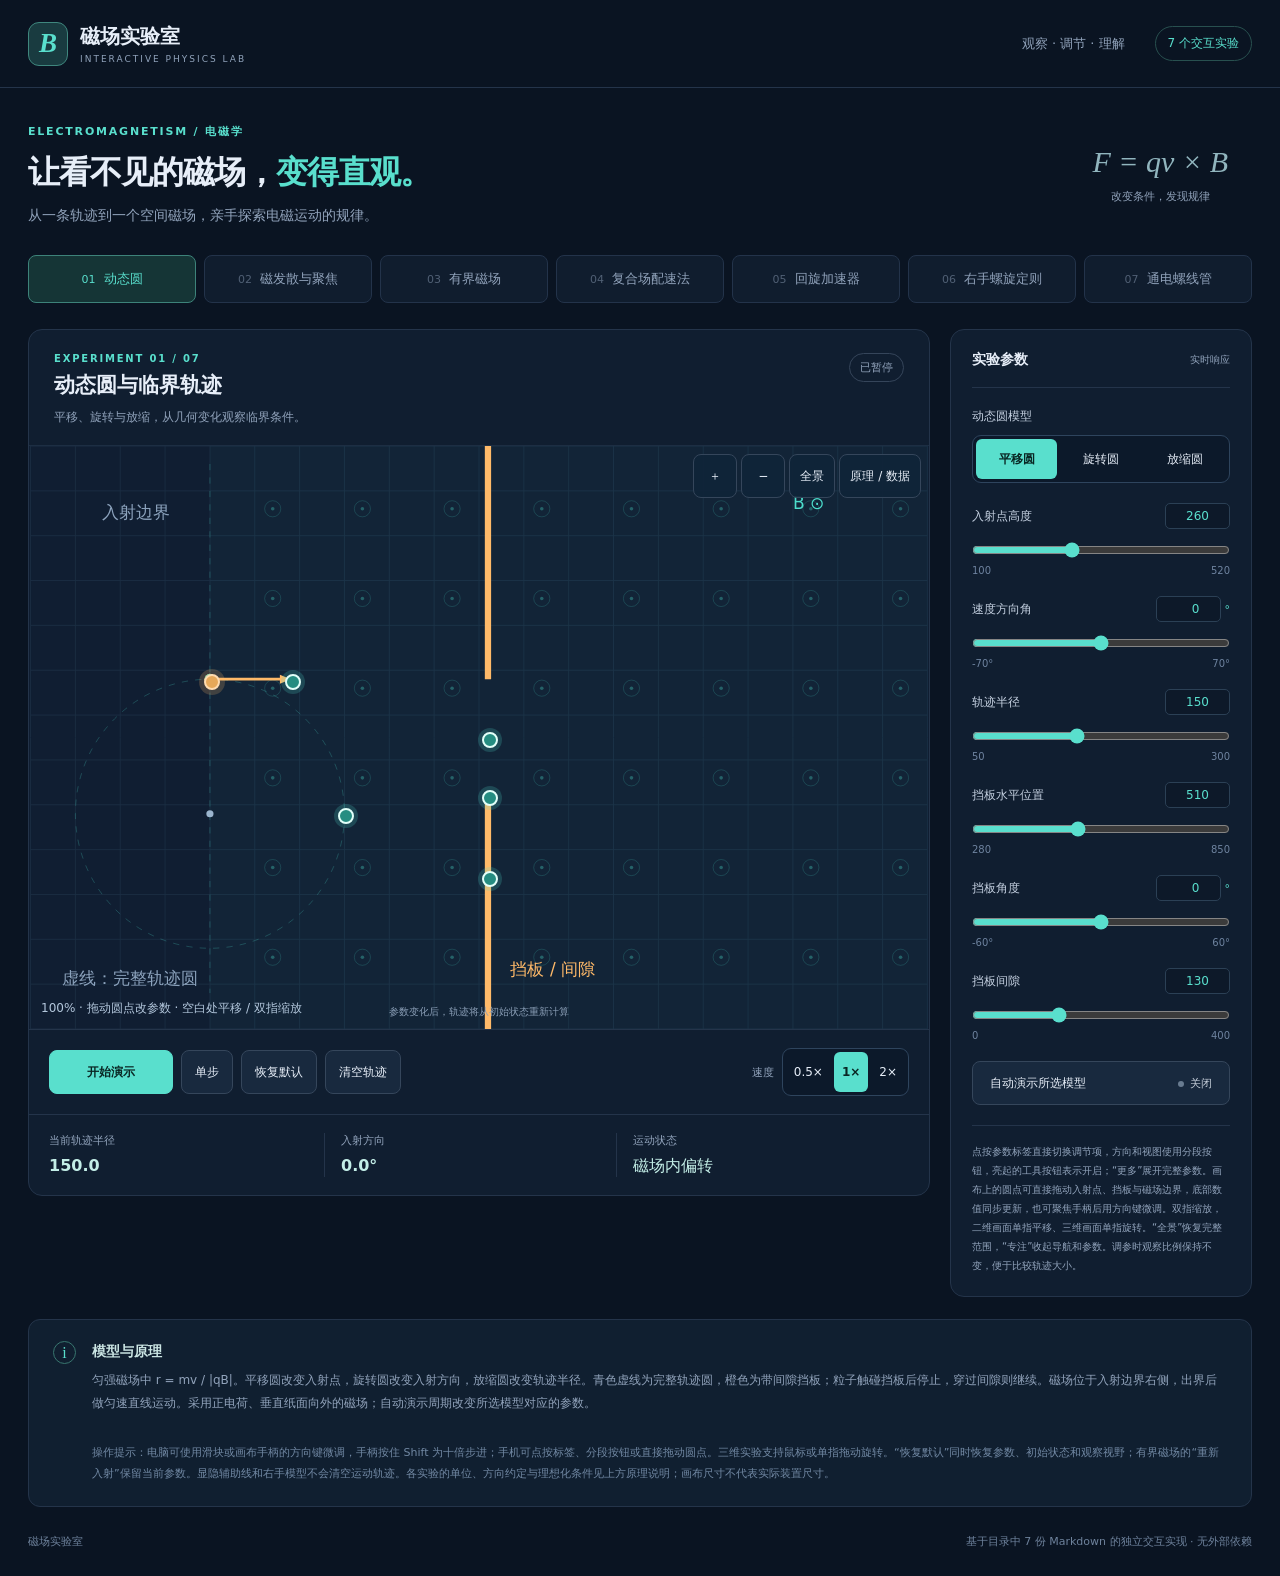
==== index.html @ 7be59c80 "initial commit" ====
<!doctype html>
<html lang="zh-CN">
  <head>
    <meta charset="utf-8" />
    <meta name="viewport" content="width=device-width, initial-scale=1" />
    <meta name="theme-color" content="#0a1422" />
    <title>磁场实验室 · 交互物理</title>
    <link rel="stylesheet" href="style.css" />
  </head>
  <body>
    <header class="masthead">
      <a class="brand" href="./"
        ><span class="brand-icon">B</span
        ><span>磁场实验室<small>INTERACTIVE PHYSICS LAB</small></span></a
      ><span class="header-note">观察 · 调节 · 理解</span
      ><span class="live-tag">7 个交互实验</span>
    </header>
    <main>
      <section class="intro">
        <div>
          <p class="eyebrow">ELECTROMAGNETISM / 电磁学</p>
          <h1>让看不见的磁场，<span>变得直观。</span></h1>
          <p>从一条轨迹到一个空间磁场，亲手探索电磁运动的规律。</p>
        </div>
        <div class="intro-formula">
          F = qv × B<small>改变条件，发现规律</small>
        </div>
      </section>
      <nav id="model-nav" aria-label="选择实验"></nav>
      <section class="experiment" aria-label="交互实验">
        <div class="workspace">
          <div class="scene-heading">
            <div>
              <p id="experiment-number" class="eyebrow"></p>
              <h2 id="model-title"></h2>
              <p id="model-subtitle"></p>
            </div>
            <span id="status" role="status">已暂停</span>
          </div>
          <div class="canvas-wrap">
            <canvas
              id="scene"
              aria-label="物理实验画布，可拖动空间模型旋转视角"
            ></canvas
            ><span id="canvas-hint">参数变化后，轨迹将从初始状态重新计算</span>
            <div id="geometry-handles" aria-label="可拖动的实验对象"></div>
            <div class="view-tools" aria-label="画面缩放">
              <button id="zoom-in" aria-label="放大画面">＋</button>
              <button id="zoom-out" aria-label="缩小画面">−</button>
              <button id="view-reset">全景</button>
              <button id="focus-view" aria-pressed="false">专注</button>
              <button id="show-theory">原理 / 数据</button>
            </div>
            <span id="view-hint">双指缩放 · 拖动画面</span>
          </div>
          <div class="transport">
            <button id="play" class="primary">开始演示</button
            ><button id="step">单步</button
            ><button id="restart" hidden>重新入射</button
            ><button id="reset">恢复默认</button
            ><button id="clear">清空轨迹</button>
            <div class="speed" role="group" aria-label="演示速度">
              <span>速度</span>
              <div
                id="speed-options"
                class="segments"
                role="radiogroup"
                aria-label="演示速度"
              >
                <button
                  role="radio"
                  aria-checked="false"
                  tabindex="-1"
                  data-speed="0.5"
                >
                  0.5×
                </button>
                <button
                  role="radio"
                  aria-checked="true"
                  tabindex="0"
                  data-speed="1"
                >
                  1×
                </button>
                <button
                  role="radio"
                  aria-checked="false"
                  tabindex="-1"
                  data-speed="2"
                >
                  2×
                </button>
              </div>
            </div>
          </div>
          <div
            id="stats"
            class="stats"
            aria-label="实时测量"
            aria-live="off"
          ></div>
        </div>
        <aside class="settings">
          <div class="mobile-parameter-bar">
            <div
              id="parameter-tabs"
              role="tablist"
              aria-label="选择当前调节参数"
            ></div>
            <button
              id="all-parameters"
              aria-expanded="false"
              aria-controls="controls"
            >
              更多
            </button>
          </div>
          <div class="settings-title">
            <h3>实验参数</h3>
            <span>实时响应</span>
          </div>
          <div id="controls"></div>
          <p class="control-note">
            点按参数标签直接切换调节项，方向和视图使用分段按钮，亮起的工具按钮表示开启；“更多”展开完整参数。画布上的圆点可直接拖动入射点、挡板与磁场边界，底部数值同步更新，也可聚焦手柄后用方向键微调。双指缩放，二维画面单指平移、三维画面单指旋转。“全景”恢复完整范围，“专注”收起导航和参数。调参时观察比例保持不变，便于比较轨迹大小。
          </p>
        </aside>
      </section>
      <section class="notes">
        <div class="note-icon">i</div>
        <div>
          <h3>模型与原理</h3>
          <p id="theory"></p>
          <p class="interaction-help">
            操作提示：电脑可使用滑块或画布手柄的方向键微调，手柄按住 Shift 为十倍步进；手机可点按标签、分段按钮或直接拖动圆点。三维实验支持鼠标或单指拖动旋转。“恢复默认”同时恢复参数、初始状态和观察视野；有界磁场的“重新入射”保留当前参数。显隐辅助线和右手模型不会清空运动轨迹。各实验的单位、方向约定与理想化条件见上方原理说明；画布尺寸不代表实际装置尺寸。
          </p>
        </div>
      </section>
      <footer>
        磁场实验室
        <span>基于目录中 7 份 Markdown 的独立交互实现 · 无外部依赖</span>
      </footer>
      <dialog id="theory-dialog">
        <form method="dialog"><button>关闭</button></form>
        <h3 id="dialog-title"></h3>
        <p id="dialog-theory"></p>
        <div id="dialog-stats"></div>
      </dialog>
    </main>
    <script type="module" src="app.js"></script>
  </body>
</html>
---- style.css ----
:root {
  color-scheme: dark;
  --bg: #0a1422;
  --panel: #101e30;
  --line: #24344a;
  --text: #e7eef8;
  --muted: #91a3bb;
  --accent: #59dfcd;
  font-family: Inter, "PingFang SC", "Microsoft YaHei", system-ui, sans-serif;
}
* {
  box-sizing: border-box;
}
body {
  margin: 0;
  background: var(--bg);
  color: var(--text);
}
button,
input {
  font: inherit;
}
button {
  cursor: pointer;
}
button,
a,
input {
  touch-action: manipulation;
}
button:focus-visible,
a:focus-visible,
input:focus-visible {
  outline: 2px solid var(--accent);
  outline-offset: 4px;
}
button {
  border: 1px solid #35465b;
  background: #18293e;
  color: var(--text);
  border-radius: 8px;
  min-height: 44px;
  padding: 0 17px;
  transition: background 0.15s;
}
button:hover {
  background: #253d54;
}
button:disabled {
  opacity: 0.4;
  cursor: default;
}
button.primary {
  background: var(--accent);
  border-color: var(--accent);
  color: #092623;
  font-weight: 700;
  min-width: 124px;
}
.masthead {
  height: 88px;
  border-bottom: 1px solid var(--line);
  display: flex;
  align-items: center;
  gap: 30px;
  padding: 0 max(28px, calc((100vw - 1440px) / 2));
}
.brand {
  display: flex;
  align-items: center;
  gap: 12px;
  text-decoration: none;
  color: var(--text);
  font-size: 20px;
  font-weight: 700;
}
.brand-icon {
  width: 40px;
  height: 44px;
  background: #193b40;
  border: 1px solid #3f877e;
  color: var(--accent);
  border-radius: 11px;
  display: grid;
  place-items: center;
  font-size: 27px;
  font-family: Georgia, serif;
  font-style: italic;
}
.brand small {
  display: block;
  font-size: 9px;
  font-weight: 500;
  letter-spacing: 2px;
  color: var(--muted);
  margin-top: 4px;
}
.header-note {
  color: var(--muted);
  font-size: 13px;
  margin-left: auto;
}
.live-tag {
  color: var(--accent);
  font-size: 12px;
  padding: 8px 12px;
  border: 1px solid #28504f;
  border-radius: 20px;
}
main {
  max-width: 1440px;
  margin: auto;
  padding: 36px 28px 0;
}
.intro {
  display: flex;
  align-items: center;
  justify-content: space-between;
  margin-bottom: 30px;
}
.eyebrow {
  font-size: 11px;
  letter-spacing: 1.8px;
  color: var(--accent);
  margin: 0 0 12px;
  font-weight: 600;
}
h1 {
  font-size: clamp(25px, 2.5vw, 36px);
  letter-spacing: -1px;
  margin: 0 0 12px;
  font-weight: 650;
}
h1 span {
  color: var(--accent);
}
.intro p:not(.eyebrow) {
  color: var(--muted);
  font-size: 14px;
  margin: 0;
}
.intro-formula {
  font-size: 30px;
  font-family: Georgia, serif;
  font-style: italic;
  color: #91b5be;
  padding: 0 24px;
}
.intro-formula small {
  font-family: system-ui;
  font-size: 11px;
  color: var(--muted);
  display: block;
  font-style: normal;
  text-align: center;
  margin-top: 10px;
}
nav {
  display: flex;
  gap: 8px;
  margin-bottom: 22px;
  overflow-x: auto;
  padding-bottom: 4px;
  scrollbar-width: thin;
}
nav button {
  flex: 1;
  white-space: nowrap;
  font-size: 13px;
  padding: 0 14px;
  background: #101d2e;
  border-color: #23334a;
  height: 48px;
  color: var(--muted);
}
nav button span {
  margin-right: 8px;
  opacity: 0.5;
  font-size: 11px;
}
nav button[aria-selected="true"] {
  color: var(--accent);
  background: #153536;
  border-color: #3d837a;
}
nav button[aria-selected="true"] span {
  opacity: 1;
}
.experiment {
  display: grid;
  grid-template-columns: minmax(0, 1fr) 302px;
  gap: 20px;
  align-items: start;
}
.workspace,
.settings {
  background: var(--panel);
  border: 1px solid var(--line);
  border-radius: 14px;
  overflow: hidden;
}
.scene-heading {
  padding: 23px 25px 18px;
  display: flex;
  align-items: flex-start;
  justify-content: space-between;
  gap: 12px;
}
.scene-heading .eyebrow {
  font-size: 10px;
  margin-bottom: 7px;
}
h2 {
  font-size: 21px;
  margin: 0 0 8px;
}
.scene-heading p:not(.eyebrow) {
  font-size: 12px;
  color: var(--muted);
  margin: 0;
  line-height: 1.7;
}
#status {
  flex-shrink: 0;
  border: 1px solid #35455a;
  color: var(--muted);
  border-radius: 20px;
  padding: 6px 10px;
  font-size: 11px;
}
#status.running {
  border-color: #2b6b60;
  color: var(--accent);
}
.canvas-wrap {
  position: relative;
  background: #101e32;
  aspect-ratio: 1000/650;
  border-top: 1px solid #1d2e43;
  border-bottom: 1px solid #24344a;
}
canvas {
  width: 100%;
  height: 100%;
  display: block;
  touch-action: pan-y;
}
canvas.draggable {
  touch-action: none;
  cursor: grab;
}
canvas.dragging {
  cursor: grabbing;
}
#canvas-hint {
  position: absolute;
  bottom: 10px;
  left: 0;
  right: 0;
  text-align: center;
  color: #8a9eb6;
  font-size: 10px;
  pointer-events: none;
}
.transport {
  display: flex;
  align-items: center;
  gap: 8px;
  padding: 18px 20px;
  flex-wrap: wrap;
}
.transport button {
  font-size: 12px;
  padding: 0 13px;
}
.speed {
  margin-left: auto;
  display: flex;
  align-items: center;
  gap: 8px;
  font-size: 11px;
  color: var(--muted);
}
.stats {
  display: grid;
  grid-template-columns: repeat(3, minmax(0, 1fr));
  border-top: 1px solid var(--line);
  padding: 18px 20px;
  gap: 16px;
}
.stat {
  border-right: 1px solid var(--line);
  padding-right: 8px;
}
.stat:last-child {
  border: 0;
}
.stat label {
  display: block;
  font-size: 11px;
  color: var(--muted);
  margin-bottom: 8px;
}
.stat strong {
  font-size: 16px;
  font-weight: 550;
  color: #c3eee7;
  overflow-wrap: anywhere;
}
.settings {
  padding: 21px;
}
.settings-title {
  display: flex;
  justify-content: space-between;
  align-items: center;
  border-bottom: 1px solid var(--line);
  padding-bottom: 18px;
  margin-bottom: 20px;
}
h3 {
  font-size: 14px;
  margin: 0;
}
.settings-title span {
  font-size: 10px;
  color: var(--muted);
}
.control {
  margin-bottom: 20px;
}
.control-head {
  display: flex;
  align-items: center;
  justify-content: space-between;
  gap: 8px;
  margin-bottom: 10px;
  font-size: 12px;
  color: #c4d0e0;
}
.control-value {
  display: flex;
  align-items: center;
  gap: 4px;
  color: var(--accent);
  font-size: 11px;
}
.control-value input {
  width: 65px;
  background: #0d1929;
  border: 1px solid #2b4055;
  border-radius: 5px;
  color: var(--accent);
  padding: 5px;
  font-size: 12px;
  text-align: right;
}
input[type="range"] {
  width: 100%;
  accent-color: var(--accent);
  height: 22px;
  cursor: pointer;
  margin: 0;
}
.range-labels {
  display: flex;
  justify-content: space-between;
  font-size: 10px;
  color: #6e839f;
}
.control button {
  width: 100%;
  font-size: 12px;
}
.segments {
  display: flex;
  gap: 3px;
  padding: 3px;
  background: #0c192a;
  border: 1px solid #2e445d;
  border-radius: 9px;
}
.segments button {
  flex: 1;
  width: auto;
  min-height: 40px;
  padding: 0 8px;
  border: 0;
  border-radius: 6px;
  background: transparent;
  font-size: 12px;
  white-space: nowrap;
}
.segments button[aria-checked="true"] {
  color: #092623;
  background: var(--accent);
  font-weight: 650;
}
.tool-toggle {
  display: flex;
  align-items: center;
  justify-content: space-between;
  gap: 10px;
}
.tool-toggle[aria-pressed="true"] {
  color: var(--accent);
  background: #163a3b;
  border-color: #418d82;
}
.tool-state {
  font-size: 11px;
  opacity: 0.85;
}
.tool-state::before {
  content: "";
  display: inline-block;
  width: 6px;
  height: 6px;
  margin-right: 6px;
  border-radius: 50%;
  background: #778a9f;
  vertical-align: middle;
}
.tool-toggle[aria-pressed="true"] .tool-state::before {
  background: var(--accent);
}
.mobile-parameter-bar {
  min-width: 0;
  align-items: center;
}
#parameter-tabs {
  display: flex;
  flex: 1;
  min-width: 0;
  gap: 5px;
  overflow-x: auto;
  scrollbar-width: none;
}
#parameter-tabs button {
  flex: 0 0 auto;
  min-height: 44px;
  padding: 0 12px;
  white-space: nowrap;
  border: 1px solid transparent;
  background: transparent;
  color: var(--muted);
  border-radius: 7px;
  font-size: 13px;
}
#parameter-tabs button[aria-selected="true"] {
  color: var(--accent);
  background: #1b4142;
  border-color: #39796f;
}
#all-parameters {
  flex-shrink: 0;
}
#geometry-handles {
  position: absolute;
  inset: 0;
  pointer-events: none;
  overflow: hidden;
  z-index: 1;
}
.geometry-handle {
  position: absolute;
  width: 44px;
  height: 44px;
  min-height: 44px;
  padding: 0;
  border: 0;
  background: transparent;
  transform: translate(-50%, -50%);
  pointer-events: auto;
  cursor: grab;
  touch-action: none;
}
.geometry-handle:hover {
  background: transparent;
}
.geometry-handle::before {
  content: "";
  position: absolute;
  width: 12px;
  height: 12px;
  top: 16px;
  left: 16px;
  border: 2px solid #e2fff9;
  background: #258d81;
  border-radius: 50%;
  box-shadow: 0 0 0 4px #50d9ca33;
}
.geometry-handle[data-selected="true"]::before,
.geometry-handle:active::before {
  background: #e6a859;
  border-color: #ffdbaf;
  box-shadow: 0 0 0 5px #ffba6933;
}
.geometry-handle::after {
  content: attr(data-label);
  display: none;
  position: absolute;
  top: 39px;
  left: 50%;
  transform: translateX(-50%);
  white-space: nowrap;
  padding: 4px 6px;
  background: #071321ee;
  color: #e7eef8;
  border-radius: 4px;
  font-size: 11px;
  pointer-events: none;
}
.geometry-handle:hover::after,
.geometry-handle:focus-visible::after,
.geometry-handle[data-dragging="true"]::after {
  display: block;
}
.geometry-handle[data-selected="true"] {
  z-index: 1;
}
.control-note {
  font-size: 10px;
  color: var(--muted);
  line-height: 1.9;
  margin: 8px 0 0;
  border-top: 1px solid var(--line);
  padding-top: 16px;
}
.notes {
  margin-top: 22px;
  background: #101f30;
  border: 1px solid var(--line);
  border-radius: 12px;
  padding: 21px 24px;
  display: flex;
  gap: 16px;
}
.note-icon {
  flex-shrink: 0;
  border: 1px solid #38766f;
  width: 23px;
  height: 23px;
  border-radius: 50%;
  display: grid;
  place-items: center;
  color: var(--accent);
  font-family: Georgia;
}
.notes h3 {
  color: #cbe5e3;
  margin: 2px 0 8px;
}
.notes p {
  font-size: 12px;
  color: var(--muted);
  line-height: 1.9;
  white-space: pre-line;
  margin: 0;
}
.notes .interaction-help {
  font-size: 11px;
  margin-top: 8px;
  color: #7188a3;
}
footer {
  display: flex;
  justify-content: space-between;
  gap: 20px;
  padding: 27px 0;
  color: #6e829c;
  font-size: 11px;
}
@media (min-width: 1500px) {
  .canvas-wrap {
    max-height: 620px;
  }
}
@media (max-width: 1050px) {
  main {
    padding: 28px 20px 0;
  }
  .experiment {
    grid-template-columns: minmax(0, 1fr) 260px;
    gap: 14px;
  }
  .settings {
    padding: 18px;
  }
  .transport {
    padding: 14px;
    gap: 6px;
  }
  .transport button {
    padding: 0 10px;
  }
  .speed {
    margin-left: 0;
  }
  .scene-heading {
    padding: 20px;
  }
  .intro-formula {
    display: none;
  }
}
.mobile-parameter-bar {
  display: none;
}
.view-tools {
  position: absolute;
  top: 8px;
  right: 8px;
  display: flex;
  gap: 4px;
  z-index: 2;
}
.view-tools button {
  min-width: 44px;
  padding: 0 10px;
  background: #102439ed;
  font-size: 12px;
}
.view-tools #focus-view {
  display: none;
}
#view-hint {
  position: absolute;
  bottom: 12px;
  left: 12px;
  color: #b3c7dc;
  font-size: 12px;
  pointer-events: none;
}
#theory-dialog {
  width: min(560px, calc(100% - 28px));
  max-height: 80dvh;
  background: var(--panel);
  color: var(--text);
  border: 1px solid var(--line);
  border-radius: 12px;
  padding: 20px;
}
#theory-dialog::backdrop {
  background: #020a14b8;
}
#theory-dialog form {
  text-align: right;
  margin-bottom: 12px;
}
#dialog-theory {
  white-space: pre-line;
  line-height: 1.9;
  font-size: 14px;
}
#dialog-stats {
  white-space: pre-line;
  line-height: 1.8;
  color: var(--accent);
}
canvas {
  touch-action: none;
}
@media (max-width: 760px), (max-width: 960px) and (max-height: 500px) {
  html,
  body {
    height: 100%;
    overflow: hidden;
  }
  .masthead,
  .intro,
  .notes,
  footer {
    display: none;
  }
  main {
    height: 100dvh;
    padding: 0;
    display: flex;
    flex-direction: column;
  }
  nav {
    flex: 0 0 46px;
    min-height: 46px;
    margin: 0;
    padding: 3px 6px;
    gap: 5px;
  }
  nav button {
    flex: 0 0 auto;
    height: 40px;
    min-height: 40px;
    padding: 0 12px;
    font-size: 12px;
  }
  .experiment {
    flex: 1;
    min-height: 0;
    display: flex;
    flex-direction: column;
    gap: 0;
  }
  .workspace {
    position: relative;
    flex: 1;
    min-height: 0;
    display: flex;
    flex-direction: column;
    width: 100%;
    border-radius: 0;
    border: 0;
    box-shadow: none;
  }
  .scene-heading {
    flex: 0 0 36px;
    min-height: 36px;
    padding: 4px 10px;
    align-items: center;
  }
  .scene-heading h2 {
    margin: 0;
    font-size: 15px;
  }
  .scene-heading p,
  #canvas-hint {
    display: none;
  }
  #status {
    padding: 3px 8px;
    font-size: 10px;
  }
  .canvas-wrap {
    flex: 1;
    min-height: 0;
    height: auto;
    aspect-ratio: auto;
  }
  .view-tools {
    top: 8px;
    right: 6px;
    gap: 4px;
  }
  .view-tools button {
    padding: 0 8px;
    min-height: 44px;
    font-size: 12px;
  }
  .view-tools #focus-view {
    display: block;
  }
  #view-hint {
    bottom: 10px;
    font-size: 11px;
    background: #101e32cc;
    padding: 4px 7px;
    border-radius: 4px;
  }
  .transport {
    flex: 0 0 52px;
    padding: 4px 8px;
    gap: 6px;
    flex-wrap: nowrap;
    overflow-x: auto;
    scrollbar-width: none;
  }
  .transport > * {
    flex-shrink: 0;
  }
  .transport button {
    padding: 0 12px;
    font-size: 12px;
    min-height: 44px;
  }
  .transport button.primary {
    min-width: 100px;
  }
  .speed {
    margin-left: 0;
    width: auto;
  }
  .stats {
    display: none;
  }
  .settings {
    flex: 0 0 auto;
    width: 100%;
    max-height: 148px;
    border-radius: 0;
    border: 0;
    border-top: 1px solid #3c5b72;
    padding: 6px 12px max(6px, env(safe-area-inset-bottom));
    overflow-y: auto;
    background: #142539;
  }
  .settings-title,
  .control-note {
    display: none;
  }
  .mobile-parameter-bar {
    display: flex;
    gap: 8px;
    margin-bottom: 2px;
  }
  #parameter-tabs {
    width: 0;
  }
  .mobile-parameter-bar button {
    min-height: 44px;
    padding: 0 10px;
    font-size: 12px;
  }
  #controls {
    display: block;
  }
  .control {
    display: none;
    margin: 0;
    scroll-margin-top: 0;
  }
  .control.current-control {
    display: block;
  }
  .control-head {
    min-height: 32px;
    margin-bottom: 0;
    font-size: 12px;
  }
  .control-head > label {
    overflow: hidden;
    text-overflow: ellipsis;
    white-space: nowrap;
  }
  .control-value input {
    width: 72px;
    min-height: 32px;
    height: 32px;
    padding: 2px 5px;
    font-size: 16px;
  }
  input[type="range"] {
    height: 36px;
  }
  .range-labels {
    display: none;
  }
  .settings.expanded {
    max-height: 42dvh;
    flex-basis: 42dvh;
  }
  .settings.expanded .mobile-parameter-bar {
    position: sticky;
    top: -6px;
    z-index: 2;
    background: #142539;
    padding-bottom: 6px;
  }
  .settings.expanded #controls {
    display: grid;
    grid-template-columns: repeat(2, minmax(0, 1fr));
    gap: 12px 16px;
  }
  .settings.expanded .control {
    display: block;
  }
  .settings.expanded .control-head {
    flex-wrap: wrap;
  }
  .settings.expanded .control-head > label {
    white-space: normal;
  }
  .settings.expanded .segments {
    flex-wrap: wrap;
  }
  .settings.expanded .segments button {
    flex: 1 0 calc(50% - 4px);
  }
  body.focus-view nav,
  body.focus-view .settings,
  body.focus-view .scene-heading {
    display: none;
  }
  body.focus-view .workspace {
    flex: 1;
  }
}
@media (max-width: 960px) and (max-height: 500px) and (orientation: landscape) {
  nav {
    flex-basis: 40px;
    min-height: 40px;
  }
  nav button {
    min-height: 34px;
    height: 34px;
  }
  .experiment {
    flex-direction: row;
    align-items: stretch;
  }
  .workspace {
    flex: 1;
    height: 100%;
  }
  .settings {
    width: 210px;
    height: 100%;
    flex: 0 0 210px;
    max-height: none;
    border-top: 0;
    border-left: 1px solid #3c5b72;
  }
  .mobile-parameter-bar {
    flex-direction: column;
    align-items: stretch;
  }
  #parameter-tabs {
    width: 100%;
    flex: 0 0 auto;
  }
  .settings.expanded {
    flex-basis: 260px;
    max-height: none;
  }
  .settings.expanded #controls {
    grid-template-columns: minmax(0, 1fr);
  }
  body.focus-view .experiment {
    width: 100%;
  }
}
@media (prefers-reduced-motion: reduce) {
  * {
    scroll-behavior: auto !important;
    transition: none !important;
  }
}
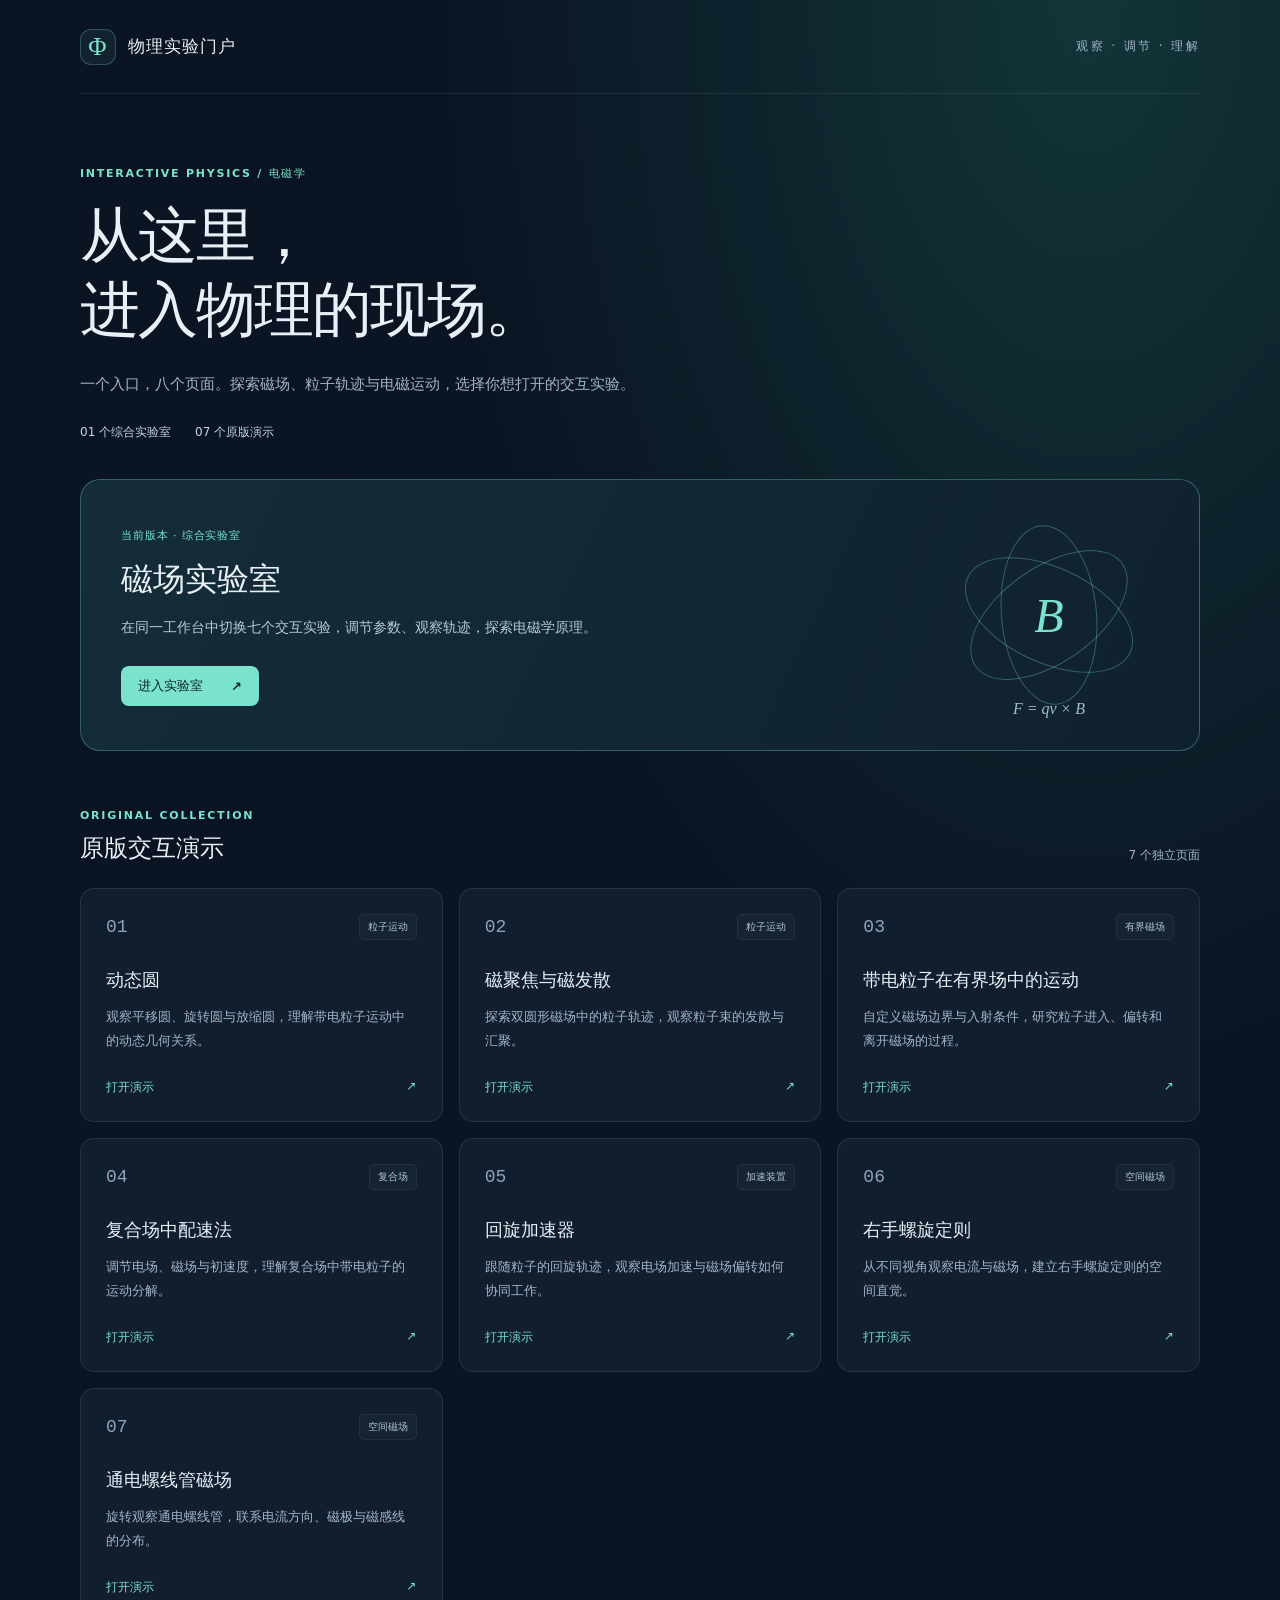
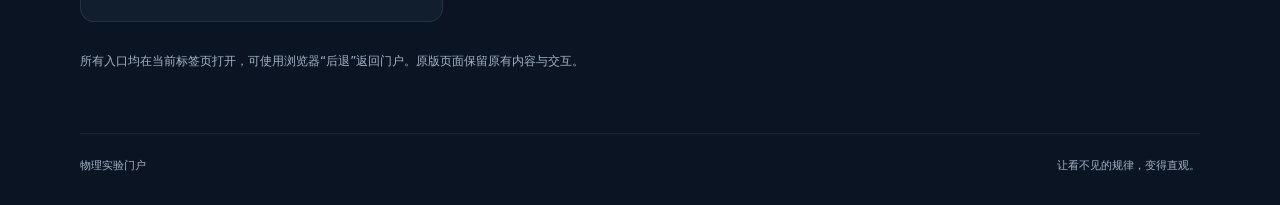
==== commit fb260761: "added adapt to github actions" ====
--- a/index.html
+++ b/index.html
@@ -4,149 +4,68 @@
     <meta charset="utf-8" />
     <meta name="viewport" content="width=device-width, initial-scale=1" />
     <meta name="theme-color" content="#0a1422" />
-    <title>磁场实验室 · 交互物理</title>
-    <link rel="stylesheet" href="style.css" />
+    <meta name="description" content="物理交互实验门户：磁场实验室与七个原版电磁学动画。" />
+    <title>物理实验门户 · 电磁学交互演示</title>
+    <link rel="stylesheet" href="portal.css" />
   </head>
   <body>
-    <header class="masthead">
-      <a class="brand" href="./"
-        ><span class="brand-icon">B</span
-        ><span>磁场实验室<small>INTERACTIVE PHYSICS LAB</small></span></a
-      ><span class="header-note">观察 · 调节 · 理解</span
-      ><span class="live-tag">7 个交互实验</span>
+    <header class="site-header">
+      <a class="brand" href="index.html" aria-label="物理实验门户首页"><span class="brand-mark" aria-hidden="true">Φ</span>物理实验门户</a>
+      <span class="header-note">观察 · 调节 · 理解</span>
     </header>
     <main>
-      <section class="intro">
-        <div>
-          <p class="eyebrow">ELECTROMAGNETISM / 电磁学</p>
-          <h1>让看不见的磁场，<span>变得直观。</span></h1>
-          <p>从一条轨迹到一个空间磁场，亲手探索电磁运动的规律。</p>
-        </div>
-        <div class="intro-formula">
-          F = qv × B<small>改变条件，发现规律</small>
+      <section class="intro" aria-labelledby="page-title">
+        <p class="eyebrow">INTERACTIVE PHYSICS / 电磁学</p>
+        <h1 id="page-title">从这里，<br />进入物理的现场。</h1>
+        <p class="intro-copy">一个入口，八个页面。探索磁场、粒子轨迹与电磁运动，选择你想打开的交互实验。</p>
+        <div class="collection-note"><span>01 个综合实验室</span><span>07 个原版演示</span></div>
+      </section>
+      <section aria-labelledby="lab-title">
+        <a class="featured" href="lab.html">
+          <div class="featured-copy">
+            <span class="badge">当前版本 · 综合实验室</span>
+            <h2 id="lab-title">磁场实验室</h2>
+            <p>在同一工作台中切换七个交互实验，调节参数、观察轨迹，探索电磁学原理。</p>
+            <span class="entry-action">进入实验室 <span aria-hidden="true">↗</span></span>
+          </div>
+          <div class="field-art" aria-hidden="true"><i></i><i></i><i></i><span>B</span><small>F = qv × B</small></div>
+        </a>
+      </section>
+      <section class="originals" aria-labelledby="originals-title">
+        <div class="section-heading"><div><p class="eyebrow">ORIGINAL COLLECTION</p><h2 id="originals-title">原版交互演示</h2></div><span>7 个独立页面</span></div>
+        <div class="card-grid">
+          <a class="experiment-card" href="original/动态圆++交互式动画+-2026-2027学年高二下学期物理人教版选择性必修第二册.html">
+            <div class="card-top"><span class="number">01</span><span class="category">粒子运动</span></div>
+            <h3>动态圆</h3><p>观察平移圆、旋转圆与放缩圆，理解带电粒子运动中的动态几何关系。</p><span class="card-action">打开演示 <span aria-hidden="true">↗</span></span>
+          </a>
+          <a class="experiment-card" href="original/磁聚焦磁发散++交互式动画+-2025-2026学年高二下学期物理人教版选择性必修第二册.html">
+            <div class="card-top"><span class="number">02</span><span class="category">粒子运动</span></div>
+            <h3>磁聚焦与磁发散</h3><p>探索双圆形磁场中的粒子轨迹，观察粒子束的发散与汇聚。</p><span class="card-action">打开演示 <span aria-hidden="true">↗</span></span>
+          </a>
+          <a class="experiment-card" href="original/带电粒子在有界场中的运动（自定义有界场）交互式动画+-2026-2027学年高二下学期物理人教版选择性必修第二册.html">
+            <div class="card-top"><span class="number">03</span><span class="category">有界磁场</span></div>
+            <h3>带电粒子在有界场中的运动</h3><p>自定义磁场边界与入射条件，研究粒子进入、偏转和离开磁场的过程。</p><span class="card-action">打开演示 <span aria-hidden="true">↗</span></span>
+          </a>
+          <a class="experiment-card" href="original/复合场中配速法：电磁场中的带电粒子运动+交互式物理动画-2026-2027学年高二下学期物理人教版选择性必修第二册.html">
+            <div class="card-top"><span class="number">04</span><span class="category">复合场</span></div>
+            <h3>复合场中配速法</h3><p>调节电场、磁场与初速度，理解复合场中带电粒子的运动分解。</p><span class="card-action">打开演示 <span aria-hidden="true">↗</span></span>
+          </a>
+          <a class="experiment-card" href="original/回旋加速器（交互动画）物理人教版选择性必修第二册.html">
+            <div class="card-top"><span class="number">05</span><span class="category">加速装置</span></div>
+            <h3>回旋加速器</h3><p>跟随粒子的回旋轨迹，观察电场加速与磁场偏转如何协同工作。</p><span class="card-action">打开演示 <span aria-hidden="true">↗</span></span>
+          </a>
+          <a class="experiment-card" href="original/右手螺旋定则+交互式动画+-2026-2027学年高二下学期物理人教版选择性必修第二册.html">
+            <div class="card-top"><span class="number">06</span><span class="category">空间磁场</span></div>
+            <h3>右手螺旋定则</h3><p>从不同视角观察电流与磁场，建立右手螺旋定则的空间直觉。</p><span class="card-action">打开演示 <span aria-hidden="true">↗</span></span>
+          </a>
+          <a class="experiment-card" href="original/通电螺线管磁场+动画-2026-2027学年高二上学期物理人教版必修第三册.html">
+            <div class="card-top"><span class="number">07</span><span class="category">空间磁场</span></div>
+            <h3>通电螺线管磁场</h3><p>旋转观察通电螺线管，联系电流方向、磁极与磁感线的分布。</p><span class="card-action">打开演示 <span aria-hidden="true">↗</span></span>
+          </a>
         </div>
       </section>
-      <nav id="model-nav" aria-label="选择实验"></nav>
-      <section class="experiment" aria-label="交互实验">
-        <div class="workspace">
-          <div class="scene-heading">
-            <div>
-              <p id="experiment-number" class="eyebrow"></p>
-              <h2 id="model-title"></h2>
-              <p id="model-subtitle"></p>
-            </div>
-            <span id="status" role="status">已暂停</span>
-          </div>
-          <div class="canvas-wrap">
-            <canvas
-              id="scene"
-              aria-label="物理实验画布，可拖动空间模型旋转视角"
-            ></canvas
-            ><span id="canvas-hint">参数变化后，轨迹将从初始状态重新计算</span>
-            <div id="geometry-handles" aria-label="可拖动的实验对象"></div>
-            <div class="view-tools" aria-label="画面缩放">
-              <button id="zoom-in" aria-label="放大画面">＋</button>
-              <button id="zoom-out" aria-label="缩小画面">−</button>
-              <button id="view-reset">全景</button>
-              <button id="focus-view" aria-pressed="false">专注</button>
-              <button id="show-theory">原理 / 数据</button>
-            </div>
-            <span id="view-hint">双指缩放 · 拖动画面</span>
-          </div>
-          <div class="transport">
-            <button id="play" class="primary">开始演示</button
-            ><button id="step">单步</button
-            ><button id="restart" hidden>重新入射</button
-            ><button id="reset">恢复默认</button
-            ><button id="clear">清空轨迹</button>
-            <div class="speed" role="group" aria-label="演示速度">
-              <span>速度</span>
-              <div
-                id="speed-options"
-                class="segments"
-                role="radiogroup"
-                aria-label="演示速度"
-              >
-                <button
-                  role="radio"
-                  aria-checked="false"
-                  tabindex="-1"
-                  data-speed="0.5"
-                >
-                  0.5×
-                </button>
-                <button
-                  role="radio"
-                  aria-checked="true"
-                  tabindex="0"
-                  data-speed="1"
-                >
-                  1×
-                </button>
-                <button
-                  role="radio"
-                  aria-checked="false"
-                  tabindex="-1"
-                  data-speed="2"
-                >
-                  2×
-                </button>
-              </div>
-            </div>
-          </div>
-          <div
-            id="stats"
-            class="stats"
-            aria-label="实时测量"
-            aria-live="off"
-          ></div>
-        </div>
-        <aside class="settings">
-          <div class="mobile-parameter-bar">
-            <div
-              id="parameter-tabs"
-              role="tablist"
-              aria-label="选择当前调节参数"
-            ></div>
-            <button
-              id="all-parameters"
-              aria-expanded="false"
-              aria-controls="controls"
-            >
-              更多
-            </button>
-          </div>
-          <div class="settings-title">
-            <h3>实验参数</h3>
-            <span>实时响应</span>
-          </div>
-          <div id="controls"></div>
-          <p class="control-note">
-            点按参数标签直接切换调节项，方向和视图使用分段按钮，亮起的工具按钮表示开启；“更多”展开完整参数。画布上的圆点可直接拖动入射点、挡板与磁场边界，底部数值同步更新，也可聚焦手柄后用方向键微调。双指缩放，二维画面单指平移、三维画面单指旋转。“全景”恢复完整范围，“专注”收起导航和参数。调参时观察比例保持不变，便于比较轨迹大小。
-          </p>
-        </aside>
-      </section>
-      <section class="notes">
-        <div class="note-icon">i</div>
-        <div>
-          <h3>模型与原理</h3>
-          <p id="theory"></p>
-          <p class="interaction-help">
-            操作提示：电脑可使用滑块或画布手柄的方向键微调，手柄按住 Shift 为十倍步进；手机可点按标签、分段按钮或直接拖动圆点。三维实验支持鼠标或单指拖动旋转。“恢复默认”同时恢复参数、初始状态和观察视野；有界磁场的“重新入射”保留当前参数。显隐辅助线和右手模型不会清空运动轨迹。各实验的单位、方向约定与理想化条件见上方原理说明；画布尺寸不代表实际装置尺寸。
-          </p>
-        </div>
-      </section>
-      <footer>
-        磁场实验室
-        <span>基于目录中 7 份 Markdown 的独立交互实现 · 无外部依赖</span>
-      </footer>
-      <dialog id="theory-dialog">
-        <form method="dialog"><button>关闭</button></form>
-        <h3 id="dialog-title"></h3>
-        <p id="dialog-theory"></p>
-        <div id="dialog-stats"></div>
-      </dialog>
+      <p class="usage-note">所有入口均在当前标签页打开，可使用浏览器“后退”返回门户。原版页面保留原有内容与交互。</p>
     </main>
-    <script type="module" src="app.js"></script>
+    <footer><span>物理实验门户</span><span>让看不见的规律，变得直观。</span></footer>
   </body>
 </html>
--- a/portal.css
+++ b/portal.css
@@ -0,0 +1,75 @@
+:root {
+  color-scheme: dark;
+  font-family: "PingFang SC", "Microsoft YaHei", system-ui, sans-serif;
+  color: #e9eff7;
+  background: #0a1422;
+  font-synthesis: none;
+  --muted: #a4b4c8;
+  --accent: #7be2cb;
+}
+* { box-sizing: border-box; }
+body { margin: 0; background: radial-gradient(ellipse at 85% 0%, #123539 0, transparent 42%); }
+a { color: inherit; text-decoration: none; }
+a:focus-visible { outline: 3px solid var(--accent); outline-offset: 5px; }
+.site-header, main, footer { width: min(1120px, calc(100% - 64px)); margin-inline: auto; }
+.site-header { min-height: 94px; display: flex; align-items: center; justify-content: space-between; border-bottom: 1px solid #ffffff14; }
+.brand { display: inline-flex; align-items: center; gap: 12px; font-size: 17px; font-weight: 700; letter-spacing: .06em; }
+.brand-mark { display: grid; place-items: center; width: 36px; height: 36px; border-radius: 11px; color: var(--accent); background: #7be2cb12; border: 1px solid #7be2cb40; font: 25px Georgia, serif; }
+.header-note { font-size: 12px; color: var(--muted); letter-spacing: .2em; }
+.intro { padding: 72px 0 38px; }
+.eyebrow { color: var(--accent); font-size: 11px; font-weight: 700; letter-spacing: .16em; margin: 0 0 18px; }
+h1 { font-size: clamp(36px, 5vw, 60px); line-height: 1.23; letter-spacing: -.035em; margin: 0 0 23px; }
+.intro-copy { max-width: 580px; font-size: 15px; line-height: 1.9; color: var(--muted); margin: 0; }
+.collection-note { display: flex; gap: 24px; margin-top: 26px; font-size: 12px; color: #c5d3e4; }
+.featured { position: relative; display: flex; align-items: center; justify-content: space-between; gap: 28px; min-height: 272px; padding: 34px 40px; overflow: hidden; border: 1px solid #7be2cb50; border-radius: 20px; background: linear-gradient(115deg, #142d38, #10212e); transition: border-color .18s, background .18s; }
+.featured:hover { border-color: var(--accent); background: linear-gradient(115deg, #193942, #10212e); }
+.featured-copy { max-width: 580px; z-index: 1; }
+.badge { color: var(--accent); font-size: 11px; letter-spacing: .08em; }
+.featured h2 { font-size: 32px; margin: 15px 0 12px; }
+.featured p { color: #b8cad8; line-height: 1.9; font-size: 14px; margin: 0 0 26px; }
+.entry-action { display: inline-flex; align-items: center; gap: 28px; background: var(--accent); color: #0a282b; border-radius: 8px; padding: 11px 17px; font-size: 13px; font-weight: 700; }
+.field-art { flex: 0 0 220px; height: 190px; position: relative; display: grid; place-items: center; color: var(--accent); }
+.field-art i { position: absolute; width: 180px; height: 96px; border: 1px solid #7be2cb55; border-radius: 50%; transform: rotate(-35deg); }
+.field-art i:nth-child(2) { transform: rotate(25deg); }
+.field-art i:nth-child(3) { transform: rotate(85deg); }
+.field-art > span { font: italic 48px Georgia, serif; }
+.field-art small { position: absolute; bottom: -8px; font: italic 16px Georgia, serif; color: #9dbfc0; }
+.originals { margin-top: 58px; }
+.section-heading { display: flex; align-items: end; justify-content: space-between; gap: 16px; margin-bottom: 24px; }
+.section-heading .eyebrow { margin-bottom: 10px; }
+.section-heading h2 { font-size: 24px; margin: 0; }
+.section-heading > span { color: var(--muted); font-size: 12px; white-space: nowrap; }
+.card-grid { display: grid; grid-template-columns: repeat(3, minmax(0, 1fr)); gap: 16px; }
+.experiment-card { display: flex; flex-direction: column; align-items: stretch; padding: 25px; border-radius: 14px; border: 1px solid #a4b4c822; background: #101e2e; transition: border-color .18s, background .18s; }
+.experiment-card:hover { background: #15283a; border-color: #7be2cb80; }
+.card-top { display: flex; justify-content: space-between; align-items: center; gap: 12px; margin-bottom: 26px; }
+.number { color: #8ca5bd; font: 18px ui-monospace, monospace; }
+.category { padding: 5px 8px; background: #ffffff06; border: 1px solid #ffffff0f; border-radius: 5px; color: #b1c4d5; font-size: 10px; }
+.experiment-card h3 { font-size: 18px; line-height: 1.5; margin: 0 0 12px; }
+.experiment-card p { font-size: 13px; line-height: 1.85; color: var(--muted); margin: 0 0 26px; }
+.card-action { margin-top: auto; display: flex; justify-content: space-between; color: var(--accent); font-size: 12px; }
+.usage-note { color: var(--muted); font-size: 12px; line-height: 1.9; margin: 28px 0 60px; }
+footer { display: flex; justify-content: space-between; gap: 20px; padding: 24px 0 32px; border-top: 1px solid #ffffff14; color: var(--muted); font-size: 11px; }
+@media (max-width: 900px) {
+  .card-grid { grid-template-columns: repeat(2, minmax(0, 1fr)); }
+  .featured { padding: 30px; }
+  .field-art { flex-basis: 180px; }
+}
+@media (max-width: 600px) {
+  .site-header, main, footer { width: calc(100% - 36px); }
+  .site-header { min-height: 76px; }
+  .header-note { display: none; }
+  .intro { padding-top: 46px; }
+  .featured { padding: 26px; min-height: 0; }
+  .featured h2 { font-size: 28px; }
+  .field-art { display: none; }
+  .originals { margin-top: 40px; }
+  .card-grid { grid-template-columns: 1fr; gap: 12px; }
+  .experiment-card { padding: 23px; }
+  .card-top { margin-bottom: 20px; }
+  .section-heading h2 { font-size: 22px; }
+  footer { flex-direction: column; gap: 10px; }
+}
+@media (prefers-reduced-motion: reduce) {
+  .featured, .experiment-card { transition: none; }
+}
